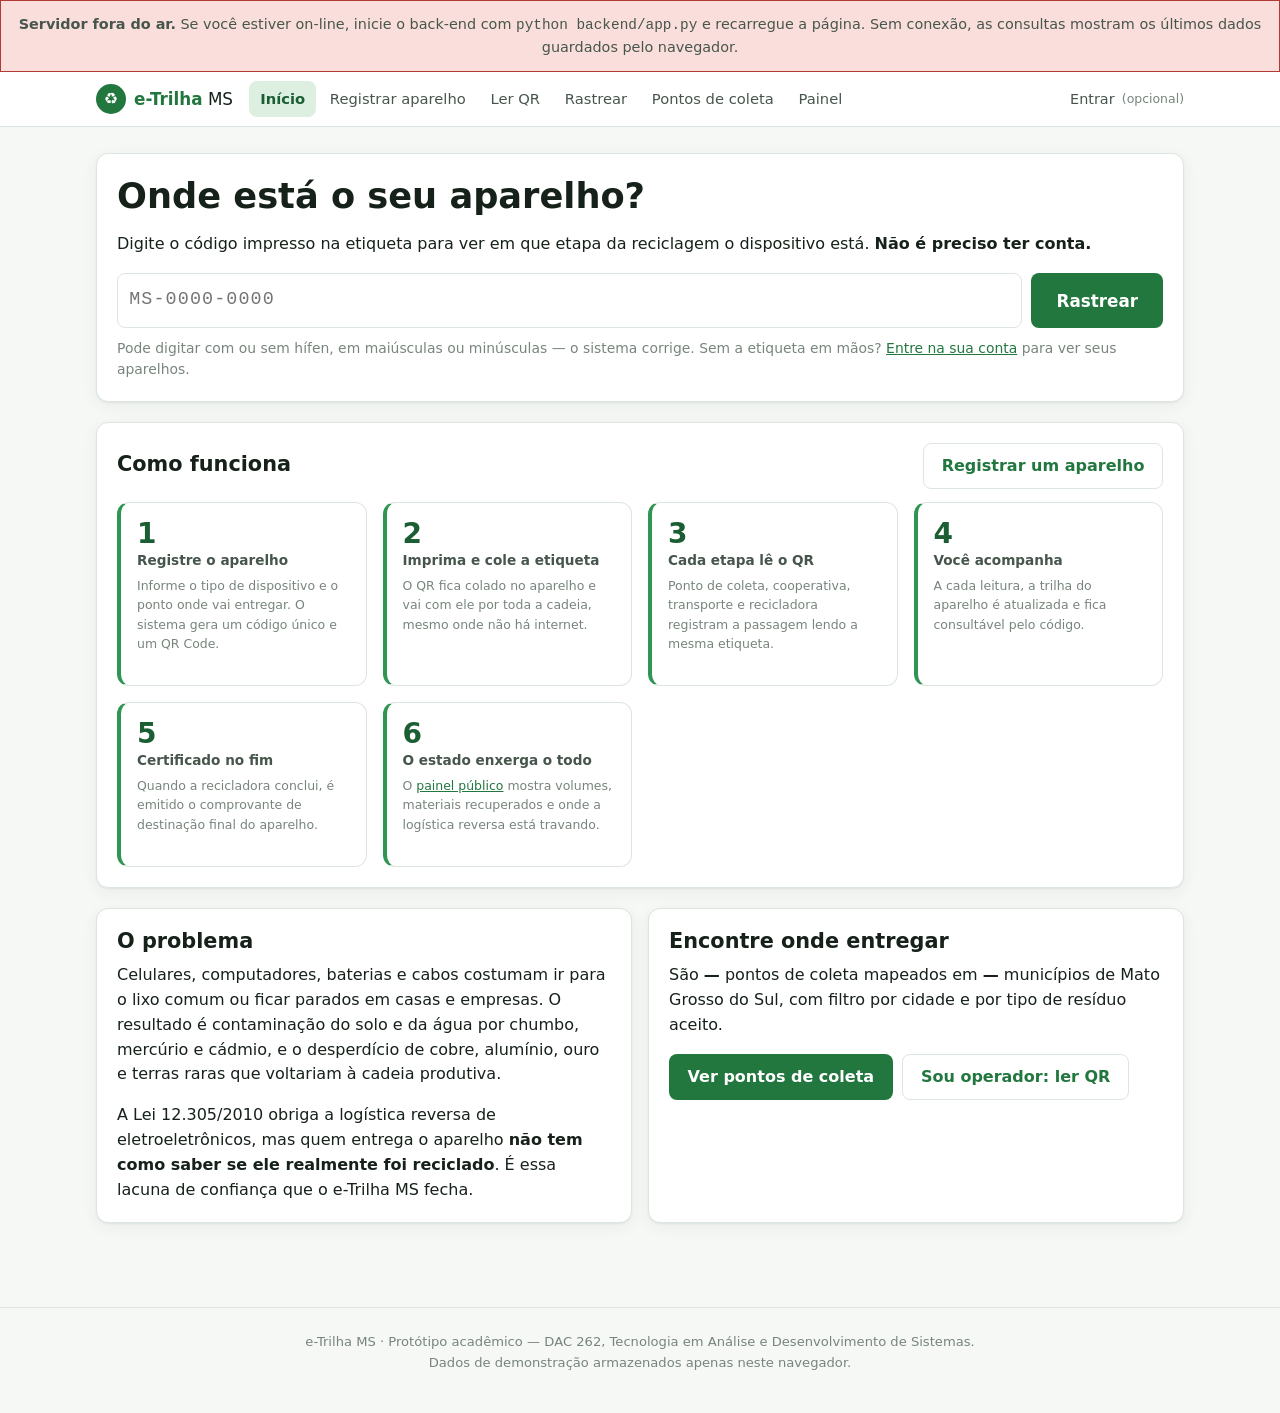
==== index.html @ fc592ff3 "e-Trilha MS: rastreamento de e-waste por QR Code (DAC TADS) Protótipo de cadeia de custódia para a l" ====
<!doctype html>
<html lang="pt-BR">
<head>
<meta charset="utf-8">
<meta name="viewport" content="width=device-width, initial-scale=1">
<title>e-Trilha MS — rastreamento de lixo eletrônico</title>
<meta name="description" content="Acompanhe, etapa por etapa, o caminho do seu aparelho eletrônico até a reciclagem correta em Mato Grosso do Sul.">
<meta name="theme-color" content="#22773f">
<link rel="manifest" href="manifest.webmanifest">
<link rel="stylesheet" href="css/app.css">
</head>
<body>

<header class="cabecalho"><div data-cabecalho></div></header>

<main>

  <section class="cartao">
    <h1>Onde está o seu aparelho?</h1>
    <p>Digite o código impresso na etiqueta para ver em que etapa da reciclagem
       o dispositivo está. <strong>Não é preciso ter conta.</strong></p>

    <form class="busca-codigo" id="form-busca">
      <label class="oculto" for="codigo">Código de rastreio</label>
      <input id="codigo" name="codigo" placeholder="MS-0000-0000" autocomplete="off"
             spellcheck="false" inputmode="latin" maxlength="14" required>
      <button class="botao botao-grande" type="submit">Rastrear</button>
    </form>
    <p class="sutil" style="margin-top:.6rem">
      Pode digitar com ou sem hífen, em maiúsculas ou minúsculas — o sistema corrige.
      Sem a etiqueta em mãos? <a href="conta.html">Entre na sua conta</a> para ver seus aparelhos.
    </p>
  </section>

  <section class="grade grade-4" id="numeros" aria-label="Números do estado"></section>

  <section class="cartao">
    <div class="secao-titulo">
      <h2>Como funciona</h2>
      <a class="botao botao-secundario" href="registrar.html">Registrar um aparelho</a>
    </div>
    <ol class="grade grade-3" style="list-style:none;padding:0;margin:0;counter-reset:passo">
      <li class="numero">
        <div class="valor">1</div>
        <div class="rotulo"><strong>Registre o aparelho</strong></div>
        <p class="nota">Informe o tipo de dispositivo e o ponto onde vai entregar.
           O sistema gera um código único e um QR Code.</p>
      </li>
      <li class="numero">
        <div class="valor">2</div>
        <div class="rotulo"><strong>Imprima e cole a etiqueta</strong></div>
        <p class="nota">O QR fica colado no aparelho e vai com ele por toda a cadeia,
           mesmo onde não há internet.</p>
      </li>
      <li class="numero">
        <div class="valor">3</div>
        <div class="rotulo"><strong>Cada etapa lê o QR</strong></div>
        <p class="nota">Ponto de coleta, cooperativa, transporte e recicladora registram
           a passagem lendo a mesma etiqueta.</p>
      </li>
      <li class="numero">
        <div class="valor">4</div>
        <div class="rotulo"><strong>Você acompanha</strong></div>
        <p class="nota">A cada leitura, a trilha do aparelho é atualizada e fica
           consultável pelo código.</p>
      </li>
      <li class="numero">
        <div class="valor">5</div>
        <div class="rotulo"><strong>Certificado no fim</strong></div>
        <p class="nota">Quando a recicladora conclui, é emitido o comprovante de
           destinação final do aparelho.</p>
      </li>
      <li class="numero">
        <div class="valor">6</div>
        <div class="rotulo"><strong>O estado enxerga o todo</strong></div>
        <p class="nota">O <a href="painel.html">painel público</a> mostra volumes,
           materiais recuperados e onde a logística reversa está travando.</p>
      </li>
    </ol>
  </section>

  <section class="grade grade-2">
    <div class="cartao">
      <h2>O problema</h2>
      <p>Celulares, computadores, baterias e cabos costumam ir para o lixo comum ou
         ficar parados em casas e empresas. O resultado é contaminação do solo e da
         água por chumbo, mercúrio e cádmio, e o desperdício de cobre, alumínio,
         ouro e terras raras que voltariam à cadeia produtiva.</p>
      <p>A Lei 12.305/2010 obriga a logística reversa de eletroeletrônicos, mas
         quem entrega o aparelho <strong>não tem como saber se ele realmente foi
         reciclado</strong>. É essa lacuna de confiança que o e-Trilha MS fecha.</p>
    </div>
    <div class="cartao">
      <h2>Encontre onde entregar</h2>
      <p>São <strong id="qtd-pontos">—</strong> pontos de coleta mapeados em
         <strong id="qtd-municipios">—</strong> municípios de Mato Grosso do Sul,
         com filtro por cidade e por tipo de resíduo aceito.</p>
      <div class="botoes">
        <a class="botao" href="pontos.html">Ver pontos de coleta</a>
        <a class="botao botao-secundario" href="scanner.html">Sou operador: ler QR</a>
      </div>
    </div>
  </section>

</main>

<footer class="rodape">
  e-Trilha MS · Protótipo acadêmico — DAC 262, Tecnologia em Análise e Desenvolvimento de Sistemas.<br>
  Dados de demonstração armazenados apenas neste navegador.
</footer>

<script type="module">
import * as store from './js/store.js';
import { calcularIndicadores, equivalencias } from './js/indicadores.js';
import { iniciarPagina, aviso, formatarMassa, formatarNumero } from './js/ui.js';
import { normalizarCodigo } from './js/model.js';

await iniciarPagina();

/* --- busca por código, sem exigir conta --- */
document.getElementById('form-busca').addEventListener('submit', (ev) => {
  ev.preventDefault();
  const bruto = document.getElementById('codigo').value;
  const codigo = normalizarCodigo(bruto);
  if (!codigo) {
    aviso('Código inválido. Confira os 8 caracteres da etiqueta.', 'erro');
    return;
  }
  location.href = `rastrear.html?c=${encodeURIComponent(codigo)}`;
});

/* --- números do estado --- */
const [itens, eventos, pontos] = await Promise.all([
  store.listarItens(), store.listarTodosEventos(), store.listarPontos(),
]);
const ind = calcularIndicadores(itens, eventos, pontos);
const eq = equivalencias(ind.co2eKg);

document.getElementById('numeros').innerHTML = `
  <div class="numero">
    <div class="valor">${formatarMassa(ind.massaDesviadaKg)}</div>
    <div class="rotulo">desviados do aterro</div>
    <div class="nota">${ind.totalProcessados} aparelhos com destinação comprovada</div>
  </div>
  <div class="numero">
    <div class="valor">${ind.totalEmCurso}</div>
    <div class="rotulo">aparelhos em trânsito</div>
    <div class="nota">${formatarMassa(ind.massaEmCursoKg)} sendo rastreados agora</div>
  </div>
  <div class="numero">
    <div class="valor">${formatarNumero(ind.co2eKg, 0)} kg</div>
    <div class="rotulo">de CO₂e evitados</div>
    <div class="nota">equivale a ${formatarNumero(eq.kmDeCarro, 0)} km de carro</div>
  </div>
  <div class="numero">
    <div class="valor">${formatarNumero(ind.taxaConclusao * 100, 0)}%</div>
    <div class="rotulo">chegaram ao fim da cadeia</div>
    <div class="nota">${ind.pendentes.length} parado(s) além do prazo</div>
  </div>`;

document.getElementById('qtd-pontos').textContent = ind.totalPontos;
document.getElementById('qtd-municipios').textContent = ind.municipiosAtendidos;

/* --- se veio um código na URL (por exemplo de um QR lido pela câmera do celular) --- */
const daUrl = normalizarCodigo(new URLSearchParams(location.search).get('c'));
if (daUrl) location.replace(`rastrear.html?c=${encodeURIComponent(daUrl)}`);
</script>

</body>
</html>
---- css/app.css ----
/* ==================================================================
   e-Trilha MS — folha de estilo única
   ================================================================== */

:root {
  --verde-900: #10381f;
  --verde-700: #1b5e33;
  --verde-600: #22773f;
  --verde-500: #2f9553;
  --verde-100: #dcefe1;
  --verde-050: #f0f8f2;

  --terra-600: #a0631d;
  --terra-100: #f7e9d5;
  --azul-600: #2565a8;
  --azul-100: #dceaf7;
  --roxo-600: #6b46a8;
  --vermelho-600: #b23a34;
  --vermelho-100: #fadedb;

  --tinta: #16211a;
  --tinta-media: #47564c;
  --tinta-fraca: #77857c;
  --fundo: #f6f8f6;
  --superficie: #ffffff;
  --borda: #dde5df;

  --raio: 12px;
  --raio-sm: 8px;
  --sombra: 0 1px 2px rgba(16, 56, 31, 0.06), 0 4px 16px rgba(16, 56, 31, 0.06);
  --largura: 1120px;
  --fonte: "Segoe UI", system-ui, -apple-system, "Helvetica Neue", Arial, sans-serif;
  --mono: "Cascadia Mono", "SF Mono", Consolas, "Liberation Mono", monospace;
}

@media (prefers-color-scheme: dark) {
  :root {
    --verde-100: #1d3d29;
    --verde-050: #16281c;
    --terra-100: #3a2c17;
    --azul-100: #17293c;
    --vermelho-100: #3c1f1d;
    --tinta: #e6ede8;
    --tinta-media: #a9b8ae;
    --tinta-fraca: #7d8c83;
    --fundo: #0f1712;
    --superficie: #17211a;
    --borda: #2a3830;
    --verde-500: #46b06b;
    --verde-600: #3a9a5b;
    --sombra: 0 1px 2px rgba(0, 0, 0, 0.4), 0 4px 16px rgba(0, 0, 0, 0.3);
  }
}

* { box-sizing: border-box; }

body {
  margin: 0;
  font-family: var(--fonte);
  color: var(--tinta);
  background: var(--fundo);
  line-height: 1.55;
  -webkit-text-size-adjust: 100%;
}

h1, h2, h3 { line-height: 1.25; margin: 0 0 0.4em; }
h1 { font-size: clamp(1.6rem, 1.2rem + 1.6vw, 2.2rem); }
h2 { font-size: 1.3rem; }
h3 { font-size: 1.05rem; }
p { margin: 0 0 1rem; }
a { color: var(--verde-600); }
code, .mono { font-family: var(--mono); }
.sutil { color: var(--tinta-fraca); font-size: 0.87rem; }
.centro { text-align: center; }

/* ---------- Cabeçalho ---------- */

.cabecalho {
  background: var(--superficie);
  border-bottom: 1px solid var(--borda);
  position: sticky;
  top: 0;
  z-index: 20;
}
.cabecalho > div {
  max-width: var(--largura);
  margin: 0 auto;
  padding: 0.6rem 1rem;
  display: flex;
  align-items: center;
  gap: 1rem;
  flex-wrap: wrap;
}
.marca {
  display: flex; align-items: center; gap: 0.5rem;
  font-size: 1.05rem; color: var(--tinta); text-decoration: none; white-space: nowrap;
}
.marca strong { color: var(--verde-600); }
.marca-simbolo {
  display: grid; place-items: center;
  width: 30px; height: 30px; border-radius: 50%;
  background: var(--verde-600); color: #fff; font-size: 1rem;
}
.cabecalho nav {
  display: flex; gap: 0.15rem; flex-wrap: wrap; flex: 1;
}
.cabecalho nav a {
  padding: 0.4rem 0.7rem;
  border-radius: var(--raio-sm);
  color: var(--tinta-media);
  text-decoration: none;
  font-size: 0.92rem;
}
.cabecalho nav a:hover { background: var(--verde-050); color: var(--verde-600); }
.cabecalho nav a[aria-current="page"] { background: var(--verde-100); color: var(--verde-700); font-weight: 600; }
@media (prefers-color-scheme: dark) {
  .cabecalho nav a[aria-current="page"] { color: var(--verde-500); }
}
.conta-link {
  display: flex; align-items: center; gap: 0.45rem;
  color: var(--tinta-media); text-decoration: none; font-size: 0.9rem; white-space: nowrap;
}
.conta-link .opcional { color: var(--tinta-fraca); font-size: 0.78rem; }
.avatar {
  display: grid; place-items: center;
  width: 26px; height: 26px; border-radius: 50%;
  background: var(--verde-100); color: var(--verde-700); font-weight: 700; font-size: 0.8rem;
}

/* ---------- Layout ---------- */

main {
  max-width: var(--largura);
  margin: 0 auto;
  padding: 1.6rem 1rem 4rem;
}
main.estreito { max-width: 760px; }

.cartao {
  background: var(--superficie);
  border: 1px solid var(--borda);
  border-radius: var(--raio);
  box-shadow: var(--sombra);
  padding: 1.25rem;
  margin-bottom: 1.25rem;
}
.cartao > :last-child { margin-bottom: 0; }

.secao-titulo {
  display: flex; align-items: baseline; justify-content: space-between;
  gap: 1rem; flex-wrap: wrap; margin-bottom: 0.8rem;
}
.secao-titulo h2 { margin: 0; }

.grade { display: grid; gap: 1rem; }
.grade-2 { grid-template-columns: repeat(auto-fit, minmax(280px, 1fr)); }
.grade-3 { grid-template-columns: repeat(auto-fit, minmax(230px, 1fr)); }
.grade-4 { grid-template-columns: repeat(auto-fit, minmax(180px, 1fr)); }

/* ---------- Formulários e botões ---------- */

label { display: block; font-weight: 600; font-size: 0.9rem; margin-bottom: 0.3rem; }
.campo { margin-bottom: 1rem; }
.campo .dica { font-size: 0.82rem; color: var(--tinta-fraca); margin: 0.25rem 0 0; }

input, select, textarea {
  width: 100%;
  padding: 0.6rem 0.7rem;
  font: inherit;
  color: var(--tinta);
  background: var(--superficie);
  border: 1px solid var(--borda);
  border-radius: var(--raio-sm);
}
input:focus-visible, select:focus-visible, textarea:focus-visible, button:focus-visible, a:focus-visible {
  outline: 3px solid var(--verde-500);
  outline-offset: 2px;
}
textarea { min-height: 80px; resize: vertical; }

.botao {
  display: inline-flex; align-items: center; justify-content: center; gap: 0.45rem;
  padding: 0.62rem 1.1rem;
  font: inherit; font-weight: 600;
  border: 1px solid transparent;
  border-radius: var(--raio-sm);
  background: var(--verde-600);
  color: #fff;
  cursor: pointer;
  text-decoration: none;
}
.botao:hover { background: var(--verde-700); }
.botao:disabled { opacity: 0.5; cursor: not-allowed; }
.botao-secundario { background: transparent; color: var(--verde-600); border-color: var(--borda); }
.botao-secundario:hover { background: var(--verde-050); }
.botao-perigo { background: var(--vermelho-600); }
.botao-grande { padding: 0.85rem 1.5rem; font-size: 1.05rem; }
.botoes { display: flex; gap: 0.6rem; flex-wrap: wrap; }

/* ---------- Busca por código ---------- */

.busca-codigo { display: flex; gap: 0.6rem; flex-wrap: wrap; }
.busca-codigo input {
  flex: 1 1 240px;
  font-family: var(--mono);
  font-size: 1.15rem;
  letter-spacing: 0.06em;
  text-transform: uppercase;
}

/* ---------- Números do painel ---------- */

.numero {
  background: var(--superficie);
  border: 1px solid var(--borda);
  border-left: 4px solid var(--verde-500);
  border-radius: var(--raio);
  padding: 1rem;
}
.numero .valor { font-size: 1.75rem; font-weight: 700; line-height: 1.1; color: var(--verde-700); }
@media (prefers-color-scheme: dark) { .numero .valor { color: var(--verde-500); } }
.numero .rotulo { font-size: 0.85rem; color: var(--tinta-media); }
.numero .nota { font-size: 0.78rem; color: var(--tinta-fraca); margin-top: 0.3rem; }
.numero-alerta { border-left-color: var(--vermelho-600); }
.numero-alerta .valor { color: var(--vermelho-600); }

/* ---------- Tabelas ---------- */

.rolagem { overflow-x: auto; }
table { width: 100%; border-collapse: collapse; font-size: 0.92rem; }
th, td { text-align: left; padding: 0.55rem 0.6rem; border-bottom: 1px solid var(--borda); }
th { font-size: 0.8rem; text-transform: uppercase; letter-spacing: 0.04em; color: var(--tinta-fraca); }
td.num, th.num { text-align: right; font-variant-numeric: tabular-nums; }

.barra { background: var(--verde-100); border-radius: 999px; height: 8px; overflow: hidden; min-width: 60px; }
.barra > span { display: block; height: 100%; background: var(--verde-500); }
.barra-alerta > span { background: var(--vermelho-600); }

/* ---------- Selos e etiquetas ---------- */

.selo {
  display: inline-block;
  padding: 0.13rem 0.55rem;
  border-radius: 999px;
  font-size: 0.76rem;
  font-weight: 600;
  background: var(--verde-100);
  color: var(--verde-700);
  white-space: nowrap;
}
@media (prefers-color-scheme: dark) { .selo { color: var(--verde-500); } }
.selo-registrado { background: var(--terra-100); color: var(--terra-600); }
.selo-em_transporte, .selo-coletado { background: var(--azul-100); color: var(--azul-600); }
.selo-processado { background: var(--verde-100); color: var(--verde-700); }
.etiqueta {
  font-size: 0.72rem; font-weight: 600; text-transform: uppercase; letter-spacing: 0.05em;
  padding: 0.1rem 0.45rem; border-radius: 4px; background: var(--verde-500); color: #fff; vertical-align: middle;
}

.chips { display: flex; gap: 0.4rem; flex-wrap: wrap; }
.chip {
  padding: 0.25rem 0.6rem; border: 1px solid var(--borda); border-radius: 999px;
  background: var(--superficie); font-size: 0.82rem; cursor: pointer; color: var(--tinta-media);
}
.chip[aria-pressed="true"] { background: var(--verde-600); border-color: var(--verde-600); color: #fff; }

/* ---------- Linha do tempo ---------- */

.trilha { list-style: none; margin: 0; padding: 0; }
.trilha-item { display: grid; grid-template-columns: 34px 1fr; gap: 0.9rem; padding-bottom: 1.1rem; position: relative; }
.trilha-item:not(:last-child)::before {
  content: ""; position: absolute; left: 16px; top: 34px; bottom: 0;
  width: 2px; background: var(--borda);
}
.trilha-concluida:not(:last-child)::before { background: var(--verde-500); }
.trilha-marca {
  width: 34px; height: 34px; border-radius: 50%;
  display: grid; place-items: center; font-weight: 700; font-size: 0.9rem;
  background: var(--fundo); border: 2px solid var(--borda); color: var(--tinta-fraca);
}
.trilha-concluida .trilha-marca { background: var(--verde-500); border-color: var(--verde-500); color: #fff; }
.trilha-atual .trilha-marca {
  background: var(--superficie); border-color: var(--verde-500); color: var(--verde-600);
  box-shadow: 0 0 0 4px var(--verde-100);
}
.trilha-corpo h3 { margin: 0.25rem 0 0.2rem; display: flex; align-items: center; gap: 0.5rem; flex-wrap: wrap; }
.trilha-futura .trilha-corpo h3, .trilha-futura .trilha-descricao { color: var(--tinta-fraca); }
.trilha-descricao { font-size: 0.9rem; color: var(--tinta-media); margin: 0 0 0.5rem; }
.trilha-pendente { font-size: 0.85rem; color: var(--tinta-fraca); margin: 0; font-style: italic; }
.trilha-dados { display: grid; grid-template-columns: repeat(auto-fit, minmax(150px, 1fr)); gap: 0.5rem 1rem; margin: 0; }
.trilha-dados dt { font-size: 0.75rem; text-transform: uppercase; letter-spacing: 0.04em; color: var(--tinta-fraca); }
.trilha-dados dd { margin: 0; font-size: 0.9rem; }

/* ---------- Cartão de item ---------- */

.cartao-item {
  display: grid; gap: 0.2rem;
  padding: 0.85rem 1rem;
  border: 1px solid var(--borda); border-radius: var(--raio);
  background: var(--superficie); color: var(--tinta); text-decoration: none;
}
.cartao-item:hover { border-color: var(--verde-500); }
.cartao-item-topo { display: flex; justify-content: space-between; align-items: center; gap: 0.5rem; }
.cartao-item code { font-size: 0.92rem; color: var(--verde-600); font-weight: 600; }

/* ---------- QR e etiquetas ---------- */

.qr-caixa { background: #fff; padding: 0.75rem; border-radius: var(--raio-sm); display: inline-block; line-height: 0; }
.qr-caixa svg { width: 100%; height: auto; max-width: 260px; display: block; }
.codigo-grande {
  font-family: var(--mono); font-size: 1.5rem; font-weight: 700;
  letter-spacing: 0.08em; color: var(--verde-700); word-break: break-all;
}
@media (prefers-color-scheme: dark) { .codigo-grande { color: var(--verde-500); } }

/* QR ampliado para ser lido pela câmera de outro aparelho.
   Fundo sempre branco e alto contraste: é o que o decodificador precisa. */
.qr-overlay {
  position: fixed; inset: 0; z-index: 80;
  background: #fff; color: #111;
  display: grid; place-items: center; padding: 4vmin; cursor: zoom-out;
}
.qr-overlay-caixa { text-align: center; max-width: min(90vw, 90vh); }
.qr-overlay-caixa svg { width: 100%; height: auto; display: block; }
.qr-overlay-codigo {
  font-family: var(--mono); font-size: clamp(1.1rem, 4vw, 1.9rem); font-weight: 700;
  letter-spacing: 0.08em; margin: 1rem 0 0.2rem;
}
.qr-overlay-dica { font-size: 0.85rem; color: #666; margin: 0; }

.folha-etiquetas { display: grid; grid-template-columns: repeat(auto-fill, minmax(200px, 1fr)); gap: 0.5rem; }
.etiqueta-qr {
  background: #fff; color: #111;
  border: 1px dashed #999; border-radius: 6px;
  padding: 0.5rem; text-align: center;
  display: grid; gap: 0.25rem; justify-items: center;
  break-inside: avoid;
}
.etiqueta-qr svg { width: 110px; height: 110px; }
.etiqueta-qr .cod { font-family: var(--mono); font-weight: 700; font-size: 0.82rem; letter-spacing: 0.05em; }
.etiqueta-qr .marca-etq { font-size: 0.62rem; text-transform: uppercase; letter-spacing: 0.1em; color: #2f9553; }
.etiqueta-qr .desc { font-size: 0.62rem; color: #555; }

/* ---------- Câmera ---------- */

.camera {
  position: relative; background: #000; border-radius: var(--raio);
  overflow: hidden; aspect-ratio: 4 / 3; max-height: 60vh;
}
.camera video { width: 100%; height: 100%; object-fit: cover; display: block; }
.camera .mira {
  position: absolute; inset: 18%;
  border: 3px solid rgba(255, 255, 255, 0.85); border-radius: 14px;
  box-shadow: 0 0 0 100vmax rgba(0, 0, 0, 0.35);
  pointer-events: none;
}
.camera .estado {
  position: absolute; left: 0; right: 0; bottom: 0;
  padding: 0.5rem 0.8rem; font-size: 0.82rem;
  background: rgba(0, 0, 0, 0.6); color: #fff;
}

/* ---------- Mapa ---------- */

.mapa-caixa { background: var(--verde-050); border-radius: var(--raio); padding: 0.5rem; }
.mapa-caixa svg { width: 100%; height: auto; display: block; }
.mapa-contorno { fill: var(--verde-100); stroke: var(--verde-500); stroke-width: 1.2; stroke-linejoin: round; }
.mapa-cidade { fill: var(--tinta-fraca); font-size: 9px; }
.mapa-ponto { cursor: pointer; transition: r 0.12s ease; }
.mapa-ponto:hover, .mapa-ponto[data-selecionado="true"] { stroke: var(--tinta); stroke-width: 2; }

.lista-pontos { display: grid; gap: 0.7rem; max-height: 560px; overflow-y: auto; padding-right: 0.25rem; }
.ponto {
  border: 1px solid var(--borda); border-radius: var(--raio);
  padding: 0.8rem 0.9rem; background: var(--superficie);
}
.ponto[data-selecionado="true"] { border-color: var(--verde-500); box-shadow: 0 0 0 2px var(--verde-100); }
.ponto h3 { margin: 0 0 0.15rem; font-size: 0.98rem; }
.ponto .tipo { display: inline-flex; align-items: center; gap: 0.35rem; font-size: 0.78rem; color: var(--tinta-media); }
.ponto .bolinha { width: 9px; height: 9px; border-radius: 50%; display: inline-block; }
.ponto p { margin: 0.3rem 0 0; font-size: 0.86rem; color: var(--tinta-media); }
.ponto .distancia { font-weight: 600; color: var(--verde-600); }

/* ---------- Avisos ---------- */

.avisos { position: fixed; right: 1rem; bottom: 1rem; display: grid; gap: 0.5rem; z-index: 60; max-width: min(380px, calc(100vw - 2rem)); }
.aviso {
  padding: 0.7rem 0.95rem; border-radius: var(--raio-sm);
  background: var(--verde-700); color: #fff; box-shadow: var(--sombra);
  font-size: 0.9rem; transition: opacity 0.5s, transform 0.5s;
}
.aviso-erro { background: var(--vermelho-600); }
.aviso-info { background: var(--azul-600); }
.aviso.saindo { opacity: 0; transform: translateY(8px); }

.faixa {
  border-radius: var(--raio-sm); padding: 0.75rem 0.95rem; font-size: 0.9rem; margin-bottom: 1rem;
  background: var(--verde-050); border: 1px solid var(--verde-100); color: var(--tinta-media);
}
.faixa-alerta { background: var(--vermelho-100); border-color: var(--vermelho-600); }
.faixa-info { background: var(--azul-100); border-color: var(--azul-600); }
.faixa > :last-child { margin-bottom: 0; }

.oculto { display: none !important; }
.vazio { text-align: center; color: var(--tinta-fraca); padding: 2rem 1rem; }

.rodape {
  border-top: 1px solid var(--borda);
  padding: 1.5rem 1rem 2.5rem;
  color: var(--tinta-fraca);
  font-size: 0.82rem;
  text-align: center;
}

/* ---------- Impressão ---------- */

@media print {
  .cabecalho, .rodape, .nao-imprimir, .avisos { display: none !important; }
  body { background: #fff; }
  main { max-width: none; padding: 0; }
  .cartao { border: none; box-shadow: none; padding: 0; margin: 0; }
  .folha-etiquetas { grid-template-columns: repeat(4, 1fr); gap: 4mm; }
  .etiqueta-qr { border: 1px dashed #bbb; }
  @page { margin: 10mm; }
}
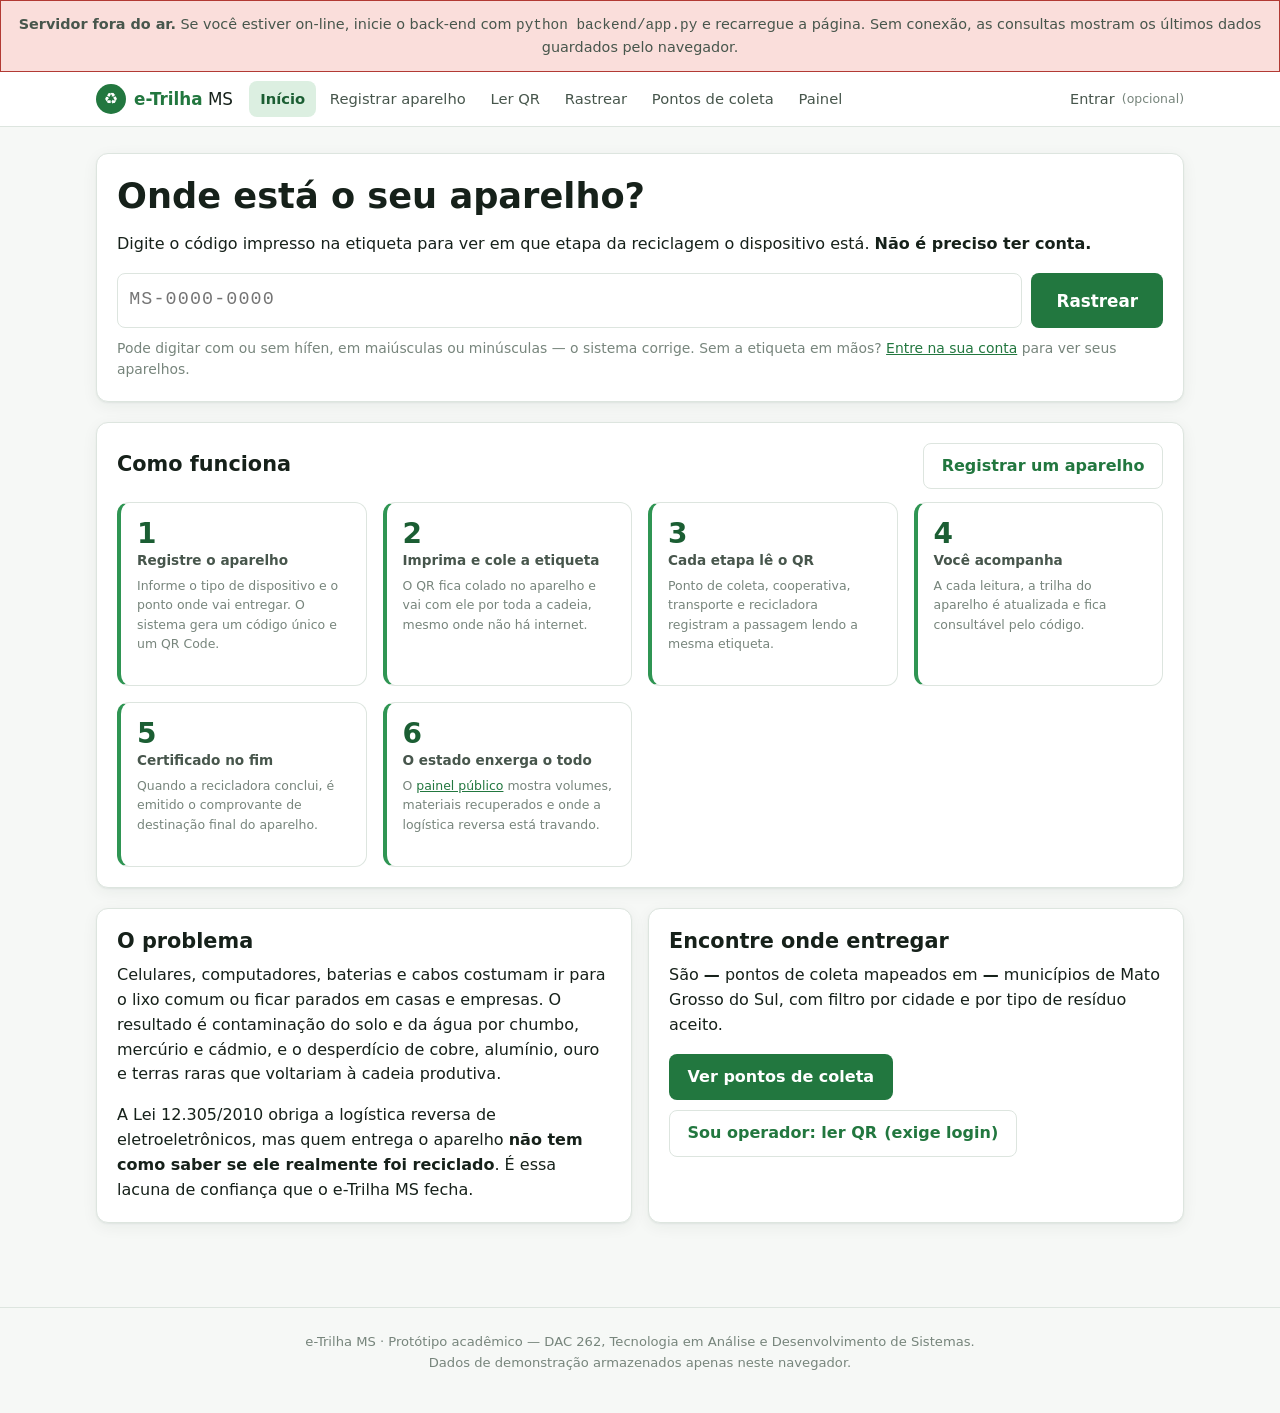
==== commit 2e474b13: "Exige operador para escrever na cadeia e adiciona administração de contas Fecha os três itens do TOD" ====
--- a/index.html
+++ b/index.html
@@ -97,7 +97,8 @@
          com filtro por cidade e por tipo de resíduo aceito.</p>
       <div class="botoes">
         <a class="botao" href="pontos.html">Ver pontos de coleta</a>
-        <a class="botao botao-secundario" href="scanner.html">Sou operador: ler QR</a>
+        <a class="botao botao-secundario" href="scanner.html">Sou operador: ler QR
+           <span class="opcional">(exige login)</span></a>
       </div>
     </div>
   </section>
--- a/css/app.css
+++ b/css/app.css
@@ -412,6 +412,51 @@
   text-align: center;
 }
 
+/* ---------- Selos de papel da conta ---------- */
+
+.selo-papel { margin-left: 0.35rem; }
+.selo-operador { background: var(--azul-100); color: var(--azul-600); }
+.selo-admin { background: var(--terra-100); color: var(--terra-600); }
+.selo-visitante { background: var(--fundo); color: var(--tinta-media); }
+
+/* ---------- Diálogo de confirmação ---------- */
+
+.confirmacao {
+  border: 1px solid var(--borda);
+  border-radius: var(--raio);
+  box-shadow: var(--sombra);
+  background: var(--superficie);
+  color: var(--tinta);
+  padding: 1.4rem;
+  max-width: 520px;
+  width: calc(100vw - 2rem);
+}
+
+.confirmacao::backdrop { background: rgba(16, 30, 20, 0.45); }
+.confirmacao h2 { margin: 0 0 0.6rem; }
+.confirmacao .trilha-dados { margin-bottom: 1rem; }
+.confirmacao .faixa { margin: 0 0 1rem; }
+
+/* O botão que confirma fica à direita e o de voltar à esquerda; o de voltar
+   também vem antes no HTML, para receber o foco ao abrir. */
+.confirmacao-botoes { justify-content: flex-end; margin-top: 0.4rem; }
+
+/* Setas do "de → para" no resumo da mudança de etapa. */
+.confirmacao-mudanca {
+  display: flex;
+  align-items: center;
+  gap: 0.6rem;
+  flex-wrap: wrap;
+  margin: 0 0 1rem;
+  font-size: 1.05rem;
+}
+
+/* ---------- Tabela de contas (administração) ---------- */
+
+.tabela-contas td { vertical-align: middle; }
+.tabela-contas .acoes { display: flex; gap: 0.4rem; flex-wrap: wrap; }
+.tabela-contas select { padding: 0.35rem 0.5rem; }
+
 /* ---------- Impressão ---------- */
 
 @media print {
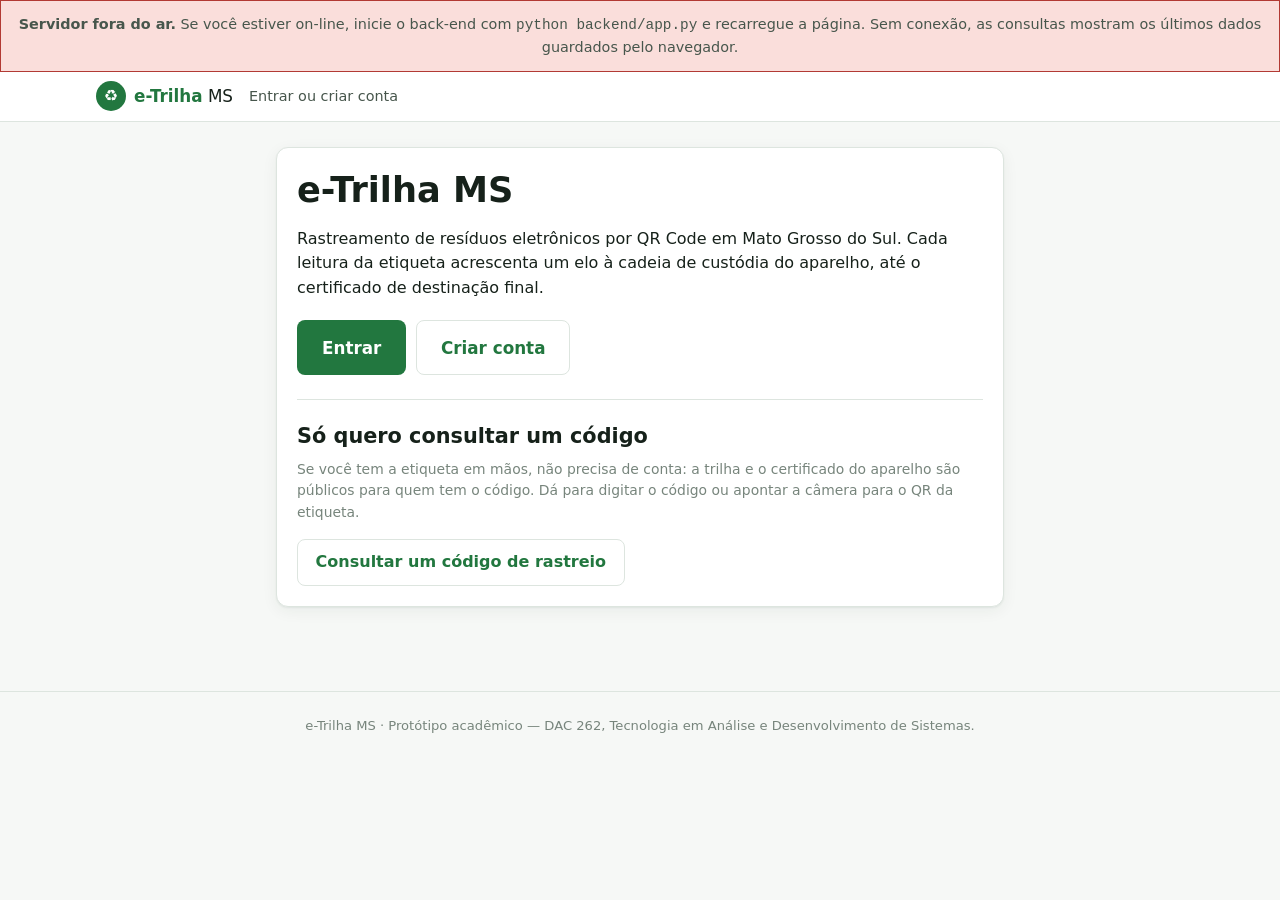
==== commit 99fb40cb: "Conta obrigatória, isolamento por dono e limpeza da interface Implementa os itens 4 a 14 do TODO. As" ====
--- a/index.html
+++ b/index.html
@@ -3,7 +3,7 @@
 <head>
 <meta charset="utf-8">
 <meta name="viewport" content="width=device-width, initial-scale=1">
-<title>e-Trilha MS — rastreamento de lixo eletrônico</title>
+<title>e-Trilha MS — rastreamento de resíduos eletrônicos</title>
 <meta name="description" content="Acompanhe, etapa por etapa, o caminho do seu aparelho eletrônico até a reciclagem correta em Mato Grosso do Sul.">
 <meta name="theme-color" content="#22773f">
 <link rel="manifest" href="manifest.webmanifest">
@@ -13,158 +13,387 @@
 
 <header class="cabecalho"><div data-cabecalho></div></header>
 
-<main>
-
-  <section class="cartao">
-    <h1>Onde está o seu aparelho?</h1>
-    <p>Digite o código impresso na etiqueta para ver em que etapa da reciclagem
-       o dispositivo está. <strong>Não é preciso ter conta.</strong></p>
-
-    <form class="busca-codigo" id="form-busca">
-      <label class="oculto" for="codigo">Código de rastreio</label>
-      <input id="codigo" name="codigo" placeholder="MS-0000-0000" autocomplete="off"
-             spellcheck="false" inputmode="latin" maxlength="14" required>
-      <button class="botao botao-grande" type="submit">Rastrear</button>
-    </form>
-    <p class="sutil" style="margin-top:.6rem">
-      Pode digitar com ou sem hífen, em maiúsculas ou minúsculas — o sistema corrige.
-      Sem a etiqueta em mãos? <a href="conta.html">Entre na sua conta</a> para ver seus aparelhos.
-    </p>
-  </section>
-
-  <section class="grade grade-4" id="numeros" aria-label="Números do estado"></section>
-
-  <section class="cartao">
-    <div class="secao-titulo">
-      <h2>Como funciona</h2>
-      <a class="botao botao-secundario" href="registrar.html">Registrar um aparelho</a>
-    </div>
-    <ol class="grade grade-3" style="list-style:none;padding:0;margin:0;counter-reset:passo">
-      <li class="numero">
-        <div class="valor">1</div>
-        <div class="rotulo"><strong>Registre o aparelho</strong></div>
-        <p class="nota">Informe o tipo de dispositivo e o ponto onde vai entregar.
-           O sistema gera um código único e um QR Code.</p>
-      </li>
-      <li class="numero">
-        <div class="valor">2</div>
-        <div class="rotulo"><strong>Imprima e cole a etiqueta</strong></div>
-        <p class="nota">O QR fica colado no aparelho e vai com ele por toda a cadeia,
-           mesmo onde não há internet.</p>
-      </li>
-      <li class="numero">
-        <div class="valor">3</div>
-        <div class="rotulo"><strong>Cada etapa lê o QR</strong></div>
-        <p class="nota">Ponto de coleta, cooperativa, transporte e recicladora registram
-           a passagem lendo a mesma etiqueta.</p>
-      </li>
-      <li class="numero">
-        <div class="valor">4</div>
-        <div class="rotulo"><strong>Você acompanha</strong></div>
-        <p class="nota">A cada leitura, a trilha do aparelho é atualizada e fica
-           consultável pelo código.</p>
-      </li>
-      <li class="numero">
-        <div class="valor">5</div>
-        <div class="rotulo"><strong>Certificado no fim</strong></div>
-        <p class="nota">Quando a recicladora conclui, é emitido o comprovante de
-           destinação final do aparelho.</p>
-      </li>
-      <li class="numero">
-        <div class="valor">6</div>
-        <div class="rotulo"><strong>O estado enxerga o todo</strong></div>
-        <p class="nota">O <a href="painel.html">painel público</a> mostra volumes,
-           materiais recuperados e onde a logística reversa está travando.</p>
-      </li>
-    </ol>
-  </section>
-
-  <section class="grade grade-2">
-    <div class="cartao">
-      <h2>O problema</h2>
-      <p>Celulares, computadores, baterias e cabos costumam ir para o lixo comum ou
-         ficar parados em casas e empresas. O resultado é contaminação do solo e da
-         água por chumbo, mercúrio e cádmio, e o desperdício de cobre, alumínio,
-         ouro e terras raras que voltariam à cadeia produtiva.</p>
-      <p>A Lei 12.305/2010 obriga a logística reversa de eletroeletrônicos, mas
-         quem entrega o aparelho <strong>não tem como saber se ele realmente foi
-         reciclado</strong>. É essa lacuna de confiança que o e-Trilha MS fecha.</p>
-    </div>
-    <div class="cartao">
-      <h2>Encontre onde entregar</h2>
-      <p>São <strong id="qtd-pontos">—</strong> pontos de coleta mapeados em
-         <strong id="qtd-municipios">—</strong> municípios de Mato Grosso do Sul,
-         com filtro por cidade e por tipo de resíduo aceito.</p>
-      <div class="botoes">
-        <a class="botao" href="pontos.html">Ver pontos de coleta</a>
-        <a class="botao botao-secundario" href="scanner.html">Sou operador: ler QR
-           <span class="opcional">(exige login)</span></a>
-      </div>
-    </div>
-  </section>
-
+<main class="estreito">
+  <div id="conteudo"></div>
 </main>
 
 <footer class="rodape">
-  e-Trilha MS · Protótipo acadêmico — DAC 262, Tecnologia em Análise e Desenvolvimento de Sistemas.<br>
-  Dados de demonstração armazenados apenas neste navegador.
+  e-Trilha MS · Protótipo acadêmico — DAC 262, Tecnologia em Análise e Desenvolvimento de Sistemas.
 </footer>
 
 <script type="module">
 import * as store from './js/store.js';
 import { calcularIndicadores, equivalencias } from './js/indicadores.js';
-import { iniciarPagina, aviso, formatarMassa, formatarNumero } from './js/ui.js';
+import { iniciarPagina, aviso, escapar, formatarMassa, formatarNumero } from './js/ui.js';
 import { normalizarCodigo } from './js/model.js';
 
+/* ------------------------------------------------------------------ *
+ * A raiz do site tem dois rostos, e é a sessão que decide qual aparece:
+ *
+ *   sem conta  a porta de entrada — entrar, criar conta ou consultar um código;
+ *   com conta  a home: busca por código, números do estado e como funciona.
+ *
+ * Duas telas no mesmo endereço porque são o mesmo momento da visita — "cheguei
+ * ao e-Trilha MS" —, e quem já entrou não tem o que fazer numa tela que só
+ * oferece entrar. Nada aqui é conteúdo protegido: os números da home vêm de
+ * `/api/painel`, que exige sessão no servidor. Forçar esta tela sem conta
+ * mostra a moldura e nenhum dado.
+ * ------------------------------------------------------------------ */
+
 await iniciarPagina();
 
-/* --- busca por código, sem exigir conta --- */
-document.getElementById('form-busca').addEventListener('submit', (ev) => {
-  ev.preventDefault();
-  const bruto = document.getElementById('codigo').value;
-  const codigo = normalizarCodigo(bruto);
-  if (!codigo) {
-    aviso('Código inválido. Confira os 8 caracteres da etiqueta.', 'erro');
-    return;
-  }
-  location.href = `rastrear.html?c=${encodeURIComponent(codigo)}`;
-});
-
-/* --- números do estado --- */
-const [itens, eventos, pontos] = await Promise.all([
-  store.listarItens(), store.listarTodosEventos(), store.listarPontos(),
-]);
-const ind = calcularIndicadores(itens, eventos, pontos);
-const eq = equivalencias(ind.co2eKg);
-
-document.getElementById('numeros').innerHTML = `
-  <div class="numero">
-    <div class="valor">${formatarMassa(ind.massaDesviadaKg)}</div>
-    <div class="rotulo">desviados do aterro</div>
-    <div class="nota">${ind.totalProcessados} aparelhos com destinação comprovada</div>
-  </div>
-  <div class="numero">
-    <div class="valor">${ind.totalEmCurso}</div>
-    <div class="rotulo">aparelhos em trânsito</div>
-    <div class="nota">${formatarMassa(ind.massaEmCursoKg)} sendo rastreados agora</div>
-  </div>
-  <div class="numero">
-    <div class="valor">${formatarNumero(ind.co2eKg, 0)} kg</div>
-    <div class="rotulo">de CO₂e evitados</div>
-    <div class="nota">equivale a ${formatarNumero(eq.kmDeCarro, 0)} km de carro</div>
-  </div>
-  <div class="numero">
-    <div class="valor">${formatarNumero(ind.taxaConclusao * 100, 0)}%</div>
-    <div class="rotulo">chegaram ao fim da cadeia</div>
-    <div class="nota">${ind.pendentes.length} parado(s) além do prazo</div>
-  </div>`;
-
-document.getElementById('qtd-pontos').textContent = ind.totalPontos;
-document.getElementById('qtd-municipios').textContent = ind.municipiosAtendidos;
-
-/* --- se veio um código na URL (por exemplo de um QR lido pela câmera do celular) --- */
-const daUrl = normalizarCodigo(new URLSearchParams(location.search).get('c'));
-if (daUrl) location.replace(`rastrear.html?c=${encodeURIComponent(daUrl)}`);
+const principal = document.querySelector('main');
+const conteudo = document.getElementById('conteudo');
+
+/* ------------------------------------------------------------------ *
+ * Para onde ir depois de entrar
+ *
+ * A lista de destinos é fechada de propósito: aceitar qualquer valor de
+ * `?destino=` transformaria esta tela num trampolim para outro site — a pessoa
+ * clicaria num link do e-Trilha MS, faria login de verdade e cairia em página
+ * alheia, tendo digitado a senha aqui.
+ * ------------------------------------------------------------------ */
+
+const DESTINOS = {
+  'registrar': 'o registro de aparelho',
+  'scanner': 'o leitor de QR',
+  'admin': 'a administração',
+  'conta': 'a sua conta',
+  'painel': 'o painel de indicadores',
+  'pontos': 'os pontos de coleta',
+};
+
+const pedido = new URLSearchParams(location.search).get('destino');
+const destino = DESTINOS[pedido] ? pedido : null;
+
+/* ================================================================== *
+ * Home de quem entrou
+ * ================================================================== */
+
+function desenharHome() {
+  // A porta de entrada é uma coluna estreita; a home é um painel largo.
+  principal.classList.remove('estreito');
+  conteudo.innerHTML = `
+    <section class="cartao">
+      <h1>Onde está o seu aparelho?</h1>
+      <p>Digite o código impresso na etiqueta para ver em que etapa da reciclagem
+         o dispositivo está. Vale para qualquer código, não só para os seus.</p>
+
+      <form class="busca-codigo" id="form-busca">
+        <label class="oculto" for="codigo">Código de rastreio</label>
+        <input id="codigo" placeholder="MS-0000-0000" autocomplete="off"
+               spellcheck="false" inputmode="latin" maxlength="14" required>
+        <button class="botao botao-grande" type="submit">Rastrear</button>
+      </form>
+      <p class="sutil" style="margin-top:.6rem">
+        Pode digitar com ou sem hífen, em maiúsculas ou minúsculas — o sistema corrige.
+        Sem a etiqueta em mãos? <a href="conta">Abra a sua conta</a> para ver os seus aparelhos.
+      </p>
+    </section>
+
+    <section class="grade grade-4" id="numeros" aria-label="Números do estado"></section>
+
+    <section class="cartao">
+      <div class="secao-titulo">
+        <h2>Como funciona</h2>
+        <a class="botao botao-secundario" href="registrar">Registrar um aparelho</a>
+      </div>
+      <ol class="grade grade-3" style="list-style:none;padding:0;margin:0">
+        <li class="numero">
+          <div class="valor">1</div>
+          <div class="rotulo"><strong>Registre o aparelho</strong></div>
+          <p class="nota">Informe o tipo de dispositivo e o ponto onde vai entregar.
+             O sistema gera um código único e um QR Code.</p>
+        </li>
+        <li class="numero">
+          <div class="valor">2</div>
+          <div class="rotulo"><strong>Imprima e cole a etiqueta</strong></div>
+          <p class="nota">O QR fica colado no aparelho e vai com ele por toda a cadeia,
+             mesmo onde não há internet.</p>
+        </li>
+        <li class="numero">
+          <div class="valor">3</div>
+          <div class="rotulo"><strong>Cada etapa lê o QR</strong></div>
+          <p class="nota">Ponto de coleta, cooperativa, transporte e recicladora registram
+             a passagem lendo a mesma etiqueta.</p>
+        </li>
+        <li class="numero">
+          <div class="valor">4</div>
+          <div class="rotulo"><strong>Você acompanha</strong></div>
+          <p class="nota">A cada leitura, a trilha do aparelho é atualizada e fica
+             consultável pelo código.</p>
+        </li>
+        <li class="numero">
+          <div class="valor">5</div>
+          <div class="rotulo"><strong>Certificado no fim</strong></div>
+          <p class="nota">Quando a recicladora conclui, é emitido o comprovante de
+             destinação final do aparelho.</p>
+        </li>
+        <li class="numero">
+          <div class="valor">6</div>
+          <div class="rotulo"><strong>O estado enxerga o todo</strong></div>
+          <p class="nota">O <a href="painel">painel de indicadores</a> mostra volumes,
+             materiais recuperados e onde a logística reversa está travando.</p>
+        </li>
+      </ol>
+    </section>
+
+    <section class="grade grade-2">
+      <div class="cartao">
+        <h2>O problema</h2>
+        <p>Celulares, computadores, baterias e cabos costumam ir para o lixo comum ou
+           ficar parados em casas e empresas. O resultado é contaminação do solo e da
+           água por chumbo, mercúrio e cádmio, e o desperdício de cobre, alumínio,
+           ouro e terras raras que voltariam à cadeia produtiva.</p>
+        <p>A Lei 12.305/2010 obriga a logística reversa de eletroeletrônicos, mas
+           quem entrega o aparelho <strong>não tem como saber se ele realmente foi
+           reciclado</strong>. É essa lacuna de confiança que o e-Trilha MS fecha.</p>
+      </div>
+      <div class="cartao">
+        <h2>Encontre onde entregar</h2>
+        <p>São <strong id="qtd-pontos">—</strong> pontos de coleta mapeados em
+           <strong id="qtd-municipios">—</strong> municípios de Mato Grosso do Sul,
+           com filtro por cidade e por tipo de resíduo aceito.</p>
+        <div class="botoes">
+          <a class="botao" href="pontos">Ver pontos de coleta</a>
+          <a class="botao botao-secundario" href="scanner">Sou operador: ler QR</a>
+        </div>
+      </div>
+    </section>`;
+
+  document.getElementById('form-busca').addEventListener('submit', (ev) => {
+    ev.preventDefault();
+    const codigo = normalizarCodigo(document.getElementById('codigo').value);
+    if (!codigo) {
+      aviso('Código inválido. Ele começa com MS e tem 8 caracteres — como em MS-0000-0000.', 'erro');
+      return;
+    }
+    location.href = `rastrear?c=${encodeURIComponent(codigo)}`;
+  });
+
+  preencherNumeros();
+}
+
+async function preencherNumeros() {
+  const [dados, pontos] = await Promise.all([store.painel(), store.listarPontos()]);
+  const ind = calcularIndicadores(dados.itens, dados.eventos, pontos);
+  const eq = equivalencias(ind.co2eKg);
+
+  document.getElementById('numeros').innerHTML = `
+    <div class="numero">
+      <div class="valor">${formatarMassa(ind.massaDesviadaKg)}</div>
+      <div class="rotulo">desviados do aterro</div>
+      <div class="nota">${ind.totalProcessados} aparelhos com destinação comprovada</div>
+    </div>
+    <div class="numero">
+      <div class="valor">${ind.totalEmCurso}</div>
+      <div class="rotulo">aparelhos em trânsito</div>
+      <div class="nota">${formatarMassa(ind.massaEmCursoKg)} sendo rastreados agora</div>
+    </div>
+    <div class="numero">
+      <div class="valor">${formatarNumero(ind.co2eKg, 0)} kg</div>
+      <div class="rotulo">de CO₂e evitados</div>
+      <div class="nota">equivale a ${formatarNumero(eq.kmDeCarro, 0)} km de carro</div>
+    </div>
+    <div class="numero">
+      <div class="valor">${formatarNumero(ind.taxaConclusao * 100, 0)}%</div>
+      <div class="rotulo">chegaram ao fim da cadeia</div>
+      <div class="nota">${ind.pendentes.length} parado(s) além do prazo</div>
+    </div>`;
+
+  document.getElementById('qtd-pontos').textContent = ind.totalPontos;
+  document.getElementById('qtd-municipios').textContent = ind.municipiosAtendidos;
+}
+
+/* ================================================================== *
+ * Porta de entrada de quem não entrou
+ *
+ * Três caminhos, e não um formulário de login direto, porque são três intenções
+ * diferentes que chegam nesta tela: quem já tem conta, quem vai criar a primeira
+ * e quem só tem um código na mão e quer saber onde o aparelho está. O terceiro
+ * caso é o mais comum de todos — a pessoa que entregou um celular no ecoponto —
+ * e obrigá-la a criar conta para ver a própria trilha seria pedir cadastro para
+ * entregar aquilo que o sistema promete de graça.
+ * ================================================================== */
+
+function telaEscolha() {
+  return `
+    ${destino ? `
+      <div class="faixa faixa-info">
+        <strong>Entre para continuar.</strong> Você tentou abrir
+        ${escapar(DESTINOS[destino])}, que exige uma conta.
+      </div>` : ''}
+
+    <section class="cartao">
+      <h1>e-Trilha MS</h1>
+      <p>
+        Rastreamento de resíduos eletrônicos por QR Code em Mato Grosso do Sul.
+        Cada leitura da etiqueta acrescenta um elo à cadeia de custódia do
+        aparelho, até o certificado de destinação final.
+      </p>
+
+      <div class="botoes" style="margin-top:1.2rem">
+        <button class="botao botao-grande" id="btn-entrar" type="button">Entrar</button>
+        <button class="botao botao-secundario botao-grande" id="btn-criar" type="button">Criar conta</button>
+      </div>
+
+      <hr style="margin:1.5rem 0;border:0;border-top:1px solid var(--borda)">
+
+      <h2 style="margin-top:0">Só quero consultar um código</h2>
+      <p class="sutil">
+        Se você tem a etiqueta em mãos, não precisa de conta: a trilha e o
+        certificado do aparelho são públicos para quem tem o código. Dá para
+        digitar o código ou apontar a câmera para o QR da etiqueta.
+      </p>
+      <div class="botoes">
+        <a class="botao botao-secundario" href="rastrear">Consultar um código de rastreio</a>
+      </div>
+    </section>`;
+}
+
+function telaEntrar() {
+  return `
+    <section class="cartao">
+      <div class="secao-titulo">
+        <h1 style="margin:0">Entrar</h1>
+        <button class="botao botao-secundario" data-voltar type="button">Voltar</button>
+      </div>
+
+      <form id="form-entrar">
+        <div class="campo">
+          <label for="e-email">E-mail</label>
+          <input id="e-email" type="email" autocomplete="email" required>
+        </div>
+        <div class="campo">
+          <label for="e-senha">Senha</label>
+          <input id="e-senha" type="password" autocomplete="current-password" required>
+        </div>
+        <div class="botoes">
+          <button class="botao botao-grande" type="submit">Entrar</button>
+          <button class="botao botao-secundario" data-ir="criar" type="button">Não tenho conta</button>
+        </div>
+      </form>
+    </section>
+
+    ${avisoSenha()}`;
+}
+
+function telaCriar() {
+  return `
+    <section class="cartao">
+      <div class="secao-titulo">
+        <h1 style="margin:0">Criar conta</h1>
+        <button class="botao botao-secundario" data-voltar type="button">Voltar</button>
+      </div>
+
+      <p class="sutil">
+        A conta nasce como <strong>visitante</strong>: registra e acompanha os
+        próprios aparelhos. Ler QR e avançar etapas é permissão de operador,
+        concedida por um administrador — porque cada leitura escreve na cadeia
+        de custódia de um aparelho que é de outra pessoa.
+      </p>
+
+      <form id="form-criar">
+        <div class="campo">
+          <label for="c-nome">Nome</label>
+          <input id="c-nome" autocomplete="name" required maxlength="60">
+        </div>
+        <div class="campo">
+          <label for="c-email">E-mail</label>
+          <input id="c-email" type="email" autocomplete="email" required>
+        </div>
+        <div class="campo">
+          <label for="c-senha">Senha</label>
+          <input id="c-senha" type="password" autocomplete="new-password" required minlength="6">
+          <p class="dica">Mínimo de 6 caracteres.</p>
+        </div>
+        <div class="botoes">
+          <button class="botao botao-grande" type="submit">Criar conta</button>
+          <button class="botao botao-secundario" data-ir="entrar" type="button">Já tenho conta</button>
+        </div>
+      </form>
+    </section>
+
+    ${avisoSenha()}`;
+}
+
+function avisoSenha() {
+  return `
+    <div class="faixa faixa-info">
+      <strong>Como a senha é tratada:</strong> ela vai para o servidor, que a guarda
+      com PBKDF2 (sal aleatório e milhares de iterações) — nunca em texto claro. A
+      sessão é um cookie assinado e HttpOnly, que o JavaScript da página não consegue ler.
+      Falta apenas HTTPS, necessário em uso real para a senha não trafegar em texto
+      claro na rede.
+      <strong>Não use aqui uma senha que você usa em outro lugar.</strong>
+    </div>`;
+}
+
+const TELAS = { escolha: telaEscolha, entrar: telaEntrar, criar: telaCriar };
+
+function mostrar(nome) {
+  conteudo.innerHTML = TELAS[nome]();
+
+  conteudo.querySelectorAll('[data-voltar]').forEach((b) =>
+    b.addEventListener('click', () => mostrar('escolha'))
+  );
+  conteudo.querySelectorAll('[data-ir]').forEach((b) =>
+    b.addEventListener('click', () => mostrar(b.dataset.ir))
+  );
+
+  document.getElementById('btn-entrar')?.addEventListener('click', () => mostrar('entrar'));
+  document.getElementById('btn-criar')?.addEventListener('click', () => mostrar('criar'));
+
+  document.getElementById('form-entrar')?.addEventListener('submit', async (ev) => {
+    ev.preventDefault();
+    try {
+      const { usuario } = await store.abrirSessao({
+        email: document.getElementById('e-email').value,
+        senha: document.getElementById('e-senha').value,
+      });
+      aviso(`Bem-vindo de volta, ${usuario.nome.split(' ')[0]}.`);
+      location.href = destino ?? '/';
+    } catch (erro) {
+      aviso(erro.message, 'erro');
+    }
+  });
+
+  document.getElementById('form-criar')?.addEventListener('submit', async (ev) => {
+    ev.preventDefault();
+    try {
+      await store.cadastrarUsuario({
+        nome: document.getElementById('c-nome').value,
+        email: document.getElementById('c-email').value,
+        senha: document.getElementById('c-senha').value,
+      });
+      aviso('Conta criada. Você já está dentro.');
+      // Conta nova nasce como visitante: mandar direto a um destino que exige
+      // operador só mostraria a mesma barreira de novo.
+      location.href = '/';
+    } catch (erro) {
+      aviso(erro.message, 'erro');
+    }
+  });
+
+  // O primeiro campo da tela recebe o foco: quem chegou aqui veio para digitar.
+  conteudo.querySelector('input')?.focus();
+}
+
+/* ------------------------------------------------------------------ *
+ * Só aqui, no fim do módulo.
+ *
+ * `mostrar()` lê o mapa `TELAS`, declarado logo acima com `const`. Uma `const`
+ * é içada para o topo do escopo mas fica sem valor até a linha que a
+ * inicializa: chamar `mostrar()` antes disso levanta ReferenceError, o módulo
+ * inteiro morre e a página fica em branco — sem nada na tela e sem nada no
+ * lugar do erro, porque quem falhou foi o script que desenharia tudo.
+ * ------------------------------------------------------------------ */
+
+if (await store.usuarioAtual()) {
+  desenharHome();
+} else {
+  mostrar(destino ? 'entrar' : 'escolha');
+}
 </script>
 
 </body>
--- a/css/app.css
+++ b/css/app.css
@@ -69,7 +69,7 @@
 h3 { font-size: 1.05rem; }
 p { margin: 0 0 1rem; }
 a { color: var(--verde-600); }
-code, .mono { font-family: var(--mono); }
+code { font-family: var(--mono); }
 .sutil { color: var(--tinta-fraca); font-size: 0.87rem; }
 .centro { text-align: center; }
 
@@ -172,6 +172,41 @@
   border: 1px solid var(--borda);
   border-radius: var(--raio-sm);
 }
+/* Caixa de seleção e botão de opção não são campos de texto: a largura de 100%
+   acima os esticava pela linha inteira, virando um retângulo enorme ao lado do
+   rótulo.
+
+   `appearance: none` desliga o desenho do sistema operacional e nos deixa
+   desenhar a caixa: só assim a forma é nossa, e não a que o Windows escolher.
+   O tamanho é maior que o padrão do navegador porque o alvo de toque no celular
+   precisa de área. */
+input[type="checkbox"], input[type="radio"] {
+  appearance: none;
+  -webkit-appearance: none;
+  width: 1.2rem;
+  height: 1.2rem;
+  padding: 0;
+  margin: 0;
+  flex: none;
+  cursor: pointer;
+  background: var(--superficie);
+  border: 2px solid var(--borda);
+  border-radius: 6px;
+  transition: background-color 0.12s ease, border-color 0.12s ease;
+}
+
+input[type="radio"] { border-radius: 50%; }
+
+/* O check é um SVG embutido, e não um caractere de fonte: assim ele tem sempre
+   a mesma espessura e o mesmo desenho, independente da fonte instalada. */
+input[type="checkbox"]:checked {
+  background: var(--verde-600) no-repeat center / 0.85rem
+    url("data:image/svg+xml,%3Csvg xmlns='http://www.w3.org/2000/svg' viewBox='0 0 16 16'%3E%3Cpath fill='none' stroke='%23fff' stroke-width='2.6' stroke-linecap='round' stroke-linejoin='round' d='M3.5 8.4l3.1 3.1 5.9-6'/%3E%3C/svg%3E");
+  border-color: var(--verde-600);
+}
+
+input[type="checkbox"]:hover, input[type="radio"]:hover { border-color: var(--verde-500); }
+
 input:focus-visible, select:focus-visible, textarea:focus-visible, button:focus-visible, a:focus-visible {
   outline: 3px solid var(--verde-500);
   outline-offset: 2px;
@@ -263,6 +298,56 @@
   background: var(--superficie); font-size: 0.82rem; cursor: pointer; color: var(--tinta-media);
 }
 .chip[aria-pressed="true"] { background: var(--verde-600); border-color: var(--verde-600); color: #fff; }
+/* Interruptor: um filtro que só liga e desliga lê melhor como chave do que como
+   caixa de marcar — a caixa pergunta "quais?", a chave pergunta "ligado?".
+   Continua sendo um `input[type="checkbox"]` de verdade por baixo, dentro de um
+   `<label>`: o teclado, o leitor de tela e o clique no rótulo seguem
+   funcionando, e o que mudou foi só o desenho.
+
+   `white-space: nowrap` e `flex: none` no rótulo porque ele divide a linha com
+   o campo de busca, que cresce: sem isso o texto era espremido e "Só os
+   atrasados" quebrava no meio, com a última palavra sozinha embaixo. */
+.interruptor {
+  display: flex; align-items: center; gap: 0.5rem;
+  min-height: 34px; white-space: nowrap; flex: none;
+}
+
+.interruptor input[type="checkbox"] {
+  position: relative;
+  width: 40px;
+  height: 22px;
+  border-radius: 999px;
+  /* Trilho apagado em `--tinta-fraca`, e não em `--borda`: no tema escuro a cor
+     de borda é quase o fundo, e o interruptor desligado sumiria. Este cinza
+     tem contraste nos dois temas. */
+  background: var(--tinta-fraca);
+  border: 1px solid var(--tinta-fraca);
+}
+
+/* A bolinha. Pseudo-elemento sobre o próprio input, o que só é possível porque
+   o `appearance: none` acima o tirou da condição de elemento substituído. */
+.interruptor input[type="checkbox"]::before {
+  content: "";
+  position: absolute;
+  top: 3px;
+  left: 3px;
+  width: 14px;
+  height: 14px;
+  border-radius: 50%;
+  background: #fff;
+  box-shadow: 0 1px 2px rgba(0, 0, 0, 0.35);
+  transition: left 0.15s ease;
+}
+
+.interruptor input[type="checkbox"]:checked {
+  background: var(--verde-600);
+  border-color: var(--verde-600);
+}
+
+/* 38 px de área interna − 14 da bolinha − 3 de folga = 21. */
+.interruptor input[type="checkbox"]:checked::before { left: 21px; }
+
+.interruptor input[type="checkbox"]:hover { border-color: var(--verde-500); }
 
 /* ---------- Linha do tempo ---------- */
 
@@ -390,7 +475,6 @@
   font-size: 0.9rem; transition: opacity 0.5s, transform 0.5s;
 }
 .aviso-erro { background: var(--vermelho-600); }
-.aviso-info { background: var(--azul-600); }
 .aviso.saindo { opacity: 0; transform: translateY(8px); }
 
 .faixa {
@@ -451,11 +535,71 @@
   font-size: 1.05rem;
 }
 
+/* Detalhe de uma conta: mais largo que uma confirmação, e rolável, porque
+   reúne dados, permissões, senha e histórico numa tela só. */
+.painel-conta {
+  max-width: 720px;
+  max-height: min(88vh, 900px);
+  overflow-y: auto;
+}
+
+.painel-conta h3 { font-size: 1rem; }
+
 /* ---------- Tabela de contas (administração) ---------- */
 
 .tabela-contas td { vertical-align: middle; }
-.tabela-contas .acoes { display: flex; gap: 0.4rem; flex-wrap: wrap; }
 .tabela-contas select { padding: 0.35rem 0.5rem; }
+
+/* ---------- Telas estreitas ----------
+   O app nasce no celular: quem lê a etiqueta está de pé num galpão ou num
+   ecoponto, com uma mão no aparelho. As regras abaixo valem da largura de um
+   telefone para baixo, e resolvem três coisas que só aparecem lá.
+------------------------------------------------------------------------- */
+
+@media (max-width: 640px) {
+  /* 1. O cabeçalho fixo com o menu quebrado em três linhas comia metade da
+        tela. O menu passa a ocupar uma linha só, deslizando na horizontal, e
+        marca e conta ficam na linha de cima. */
+  .cabecalho > div { padding: 0.5rem 0.8rem; gap: 0.5rem; row-gap: 0.4rem; }
+  .cabecalho nav {
+    order: 3;
+    flex-basis: 100%;
+    flex-wrap: nowrap;
+    overflow-x: auto;
+    /* Esconde a barra de rolagem sem impedir o gesto: o corte na borda já
+       avisa que há mais menu para o lado. */
+    scrollbar-width: none;
+    -webkit-overflow-scrolling: touch;
+  }
+  .cabecalho nav::-webkit-scrollbar { display: none; }
+  .cabecalho nav a { white-space: nowrap; }
+  .conta-link { margin-left: auto; }
+
+  /* 2. Área de toque. Um botão de 40 px é confortável no mouse e escorregadio
+        no polegar; 44 px é o mínimo recomendado para toque. E botão que ocupa
+        a linha inteira é mais fácil de acertar do que dois lado a lado. */
+  .botao { min-height: 44px; padding: 0.7rem 1rem; }
+  .botoes .botao { flex: 1 1 auto; justify-content: center; }
+  /* A caixa de seleção e o interruptor ficam de fora: 44 px de altura os
+     deformariam, que é exatamente o defeito corrigido lá em cima. Quem dá área
+     de toque a eles é o rótulo em volta, e é ele que cresce. */
+  input:not([type="checkbox"]):not([type="radio"]), select, textarea { min-height: 44px; }
+  .interruptor { min-height: 44px; }
+
+  /* 3. Respiro. Margens de desktop desperdiçam largura onde ela é escassa. */
+  main { padding: 1rem 0.8rem 3rem; }
+  .cartao { padding: 1rem; margin-bottom: 1rem; }
+  .grade { gap: 0.8rem; }
+  h2 { font-size: 1.15rem; }
+  .avisos { left: 0.8rem; right: 0.8rem; bottom: 0.8rem; max-width: none; }
+  .lista-pontos { max-height: none; padding-right: 0; }
+}
+
+/* Em pé no celular, o cabeçalho fixo rouba altura demais de uma tela que já é
+   baixa. Ele volta a rolar junto com a página. */
+@media (max-width: 640px) and (orientation: landscape) {
+  .cabecalho { position: static; }
+}
 
 /* ---------- Impressão ---------- */
 
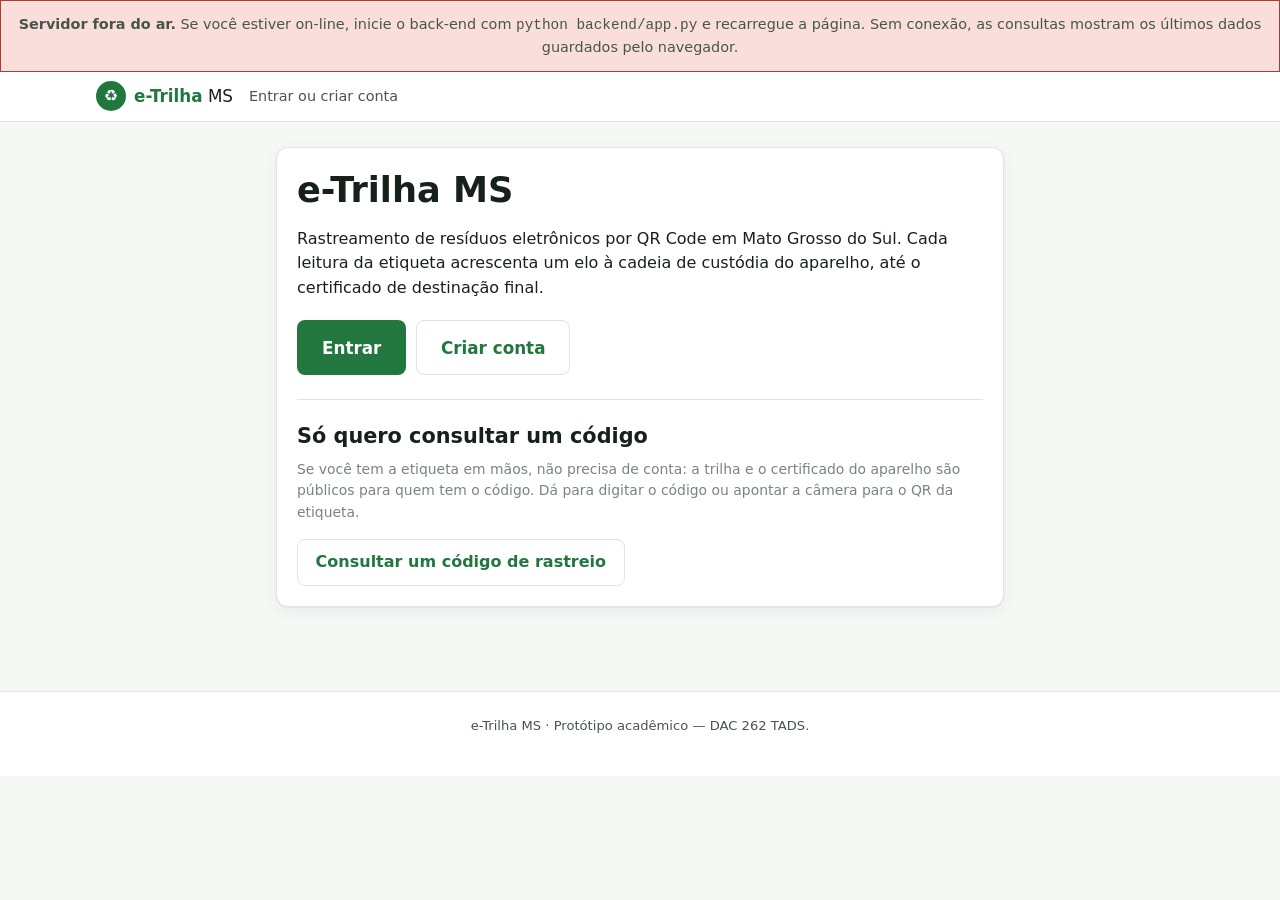
==== commit d4ee7041: "Restringe o leitor de QR, cria a conta de reserva e adiciona testes A aba "Ler QR" some do menu de q" ====
--- a/index.html
+++ b/index.html
@@ -17,14 +17,13 @@
   <div id="conteudo"></div>
 </main>
 
-<footer class="rodape">
-  e-Trilha MS · Protótipo acadêmico — DAC 262, Tecnologia em Análise e Desenvolvimento de Sistemas.
-</footer>
+<footer class="rodape" data-rodape></footer>
 
 <script type="module">
 import * as store from './js/store.js';
 import { calcularIndicadores, equivalencias } from './js/indicadores.js';
-import { iniciarPagina, aviso, escapar, formatarMassa, formatarNumero } from './js/ui.js';
+import { iniciarPagina, aviso, escapar, formatarMassa, formatarNumero,
+         ligarTrocaDeSenha } from './js/ui.js';
 import { normalizarCodigo } from './js/model.js';
 
 /* ------------------------------------------------------------------ *
@@ -77,7 +76,7 @@
     <section class="cartao">
       <h1>Onde está o seu aparelho?</h1>
       <p>Digite o código impresso na etiqueta para ver em que etapa da reciclagem
-         o dispositivo está. Vale para qualquer código, não só para os seus.</p>
+         o dispositivo está.</p>
 
       <form class="busca-codigo" id="form-busca">
         <label class="oculto" for="codigo">Código de rastreio</label>
@@ -87,7 +86,6 @@
       </form>
       <p class="sutil" style="margin-top:.6rem">
         Pode digitar com ou sem hífen, em maiúsculas ou minúsculas — o sistema corrige.
-        Sem a etiqueta em mãos? <a href="conta">Abra a sua conta</a> para ver os seus aparelhos.
       </p>
     </section>
 
@@ -156,7 +154,8 @@
            com filtro por cidade e por tipo de resíduo aceito.</p>
         <div class="botoes">
           <a class="botao" href="pontos">Ver pontos de coleta</a>
-          <a class="botao botao-secundario" href="scanner">Sou operador: ler QR</a>
+          ${store.podeOperar(usuario) ? `
+            <a class="botao botao-secundario" href="scanner">Ler QR</a>` : ''}
         </div>
       </div>
     </section>`;
@@ -317,6 +316,42 @@
     ${avisoSenha()}`;
 }
 
+function telaTrocarSenha() {
+  return `
+    <div class="faixa faixa-alerta">
+      <strong>Defina uma senha sua para continuar.</strong> A senha atual foi
+      definida por outra pessoa — a carga inicial do sistema ou um administrador
+      — e portanto não é só sua. Enquanto isso não mudar, a conta não identifica
+      quem a está usando, e o servidor recusa qualquer outra ação.
+    </div>
+
+    <section class="cartao">
+      <h1>Nova senha</h1>
+      <form id="form-senha">
+        <div class="campo">
+          <label for="s-atual">Senha atual</label>
+          <input id="s-atual" type="password" autocomplete="current-password" required>
+          <p class="dica">A mesma com que você acabou de entrar.</p>
+        </div>
+        <div class="campo">
+          <label for="s-nova">Nova senha</label>
+          <input id="s-nova" type="password" autocomplete="new-password" required minlength="6">
+          <p class="dica">Mínimo de 6 caracteres, e diferente da atual.</p>
+        </div>
+        <div class="campo">
+          <label for="s-confirma">Repita a nova senha</label>
+          <input id="s-confirma" type="password" autocomplete="new-password" required minlength="6">
+        </div>
+        <div class="botoes">
+          <button class="botao botao-grande" type="submit">Definir e continuar</button>
+          <button class="botao botao-secundario" id="btn-sair" type="button">Sair</button>
+        </div>
+      </form>
+    </section>
+
+    ${avisoSenha()}`;
+}
+
 function avisoSenha() {
   return `
     <div class="faixa faixa-info">
@@ -329,7 +364,7 @@
     </div>`;
 }
 
-const TELAS = { escolha: telaEscolha, entrar: telaEntrar, criar: telaCriar };
+const TELAS = { escolha: telaEscolha, entrar: telaEntrar, criar: telaCriar, senha: telaTrocarSenha };
 
 function mostrar(nome) {
   conteudo.innerHTML = TELAS[nome]();
@@ -352,7 +387,9 @@
         senha: document.getElementById('e-senha').value,
       });
       aviso(`Bem-vindo de volta, ${usuario.nome.split(' ')[0]}.`);
-      location.href = destino ?? '/';
+      // Conta com senha provisória só alcança a raiz; mandar para o destino
+      // pedido daria uma volta pelo redirecionamento do servidor.
+      location.href = usuario.senhaProvisoria ? '/' : (destino ?? '/');
     } catch (erro) {
       aviso(erro.message, 'erro');
     }
@@ -375,6 +412,16 @@
     }
   });
 
+  ligarTrocaDeSenha({
+    sucesso: 'Senha definida. Agora ela é só sua.',
+    depois: () => { location.href = destino ?? '/'; },
+  });
+
+  document.getElementById('btn-sair')?.addEventListener('click', async () => {
+    await store.encerrarSessao();
+    location.href = '/';
+  });
+
   // O primeiro campo da tela recebe o foco: quem chegou aqui veio para digitar.
   conteudo.querySelector('input')?.focus();
 }
@@ -389,7 +436,14 @@
  * lugar do erro, porque quem falhou foi o script que desenharia tudo.
  * ------------------------------------------------------------------ */
 
-if (await store.usuarioAtual()) {
+const usuario = await store.usuarioAtual();
+
+if (usuario?.senhaProvisoria) {
+  // A conta existe, mas a senha em vigor foi definida por outra pessoa — a
+  // carga inicial ou um admin. Até o dono escolher a dele, esta é a única tela
+  // que ele alcança, e o servidor recusa todo o resto.
+  mostrar('senha');
+} else if (usuario) {
   desenharHome();
 } else {
   mostrar(destino ? 'entrar' : 'escolha');
--- a/css/app.css
+++ b/css/app.css
@@ -24,6 +24,11 @@
   --fundo: #f6f8f6;
   --superficie: #ffffff;
   --borda: #dde5df;
+
+  /* Cor da marca d'água da conta de reserva. É um token próprio, e não o
+     `--terra-600` dos selos, porque aquele não é redefinido no tema escuro: a
+     marca precisa aparecer nos dois, e a opacidade faz parte da cor. */
+  --marca-dagua: rgba(160, 99, 29, 0.14);
 
   --raio: 12px;
   --raio-sm: 8px;
@@ -48,6 +53,7 @@
     --borda: #2a3830;
     --verde-500: #46b06b;
     --verde-600: #3a9a5b;
+    --marca-dagua: rgba(233, 178, 109, 0.13);
     --sombra: 0 1px 2px rgba(0, 0, 0, 0.4), 0 4px 16px rgba(0, 0, 0, 0.3);
   }
 }
@@ -485,13 +491,61 @@
 .faixa-info { background: var(--azul-100); border-color: var(--azul-600); }
 .faixa > :last-child { margin-bottom: 0; }
 
+/* ---------- Marca d'água da conta de reserva ----------
+
+   Fica sobre a página inteira enquanto a sessão for da conta de reserva. Não é
+   decoração: essa conta existe para o dia em que o acesso ao admin do dia a dia
+   se perder, e quem a usa por comodidade acaba com uma administração que
+   depende de uma conta que ninguém vê na tela. A marca segue a pessoa por todas
+   as telas justamente porque o aviso de uma faixa só se lê uma vez.
+
+   `z-index: -1` a põe ATRÁS do conteúdo, e é o que a torna legível sem atrapalhar
+   a leitura: cartões, cabeçalho e rodapé têm fundo opaco (`--superficie`) e a
+   cobrem, então ela aparece só pelas frestas — as laterais de `main` e os vãos
+   entre os cartões. As caixas ficam como folhas sobre uma mesa carimbada. Passar
+   por cima do texto exigia baixar tanto a opacidade que a marca sumia; por trás,
+   ela pode ser vista sem disputar com nada.
+
+   O valor negativo funciona porque `body` não pinta fundo próprio: como `html`
+   não tem nenhum, o fundo de `body` é promovido ao canvas da página, que é
+   pintado abaixo de tudo. A marca fica entre esse canvas e o conteúdo. Dar um
+   fundo a `html` ou a `main` a esconderia por completo.
+
+   `pointer-events: none` a mantém inofensiva de todo modo: todo clique
+   atravessa. `inset` negativo dá folga para a rotação não deixar canto vazio. */
+.marca-dagua {
+  position: fixed;
+  inset: -25vmax;
+  z-index: -1;
+  pointer-events: none;
+  user-select: none;
+  overflow: hidden;
+  display: flex;
+  flex-direction: column;
+  justify-content: space-evenly;
+  transform: rotate(-24deg);
+}
+.marca-dagua span {
+  white-space: nowrap;
+  text-align: center;
+  font-size: clamp(0.95rem, 2.2vw, 1.5rem);
+  font-weight: 800;
+  letter-spacing: 0.16em;
+  text-transform: uppercase;
+  color: var(--marca-dagua);
+}
+
 .oculto { display: none !important; }
 .vazio { text-align: center; color: var(--tinta-fraca); padding: 2rem 1rem; }
 
+/* Mesma superfície do cabeçalho, e pelo mesmo motivo: sobre o fundo da
+   página o rodapé desaparecia — fundo igual ao do corpo e texto na tinta mais
+   fraca das três davam pouco contraste para uma faixa que fecha a página. */
 .rodape {
+  background: var(--superficie);
   border-top: 1px solid var(--borda);
   padding: 1.5rem 1rem 2.5rem;
-  color: var(--tinta-fraca);
+  color: var(--tinta-media);
   font-size: 0.82rem;
   text-align: center;
 }
@@ -604,7 +658,9 @@
 /* ---------- Impressão ---------- */
 
 @media print {
-  .cabecalho, .rodape, .nao-imprimir, .avisos { display: none !important; }
+  /* A marca d'água some no papel: ela atravessaria a folha de etiquetas por
+     cima dos QR Codes, que é justamente o que precisa sair legível. */
+  .cabecalho, .rodape, .nao-imprimir, .avisos, .marca-dagua { display: none !important; }
   body { background: #fff; }
   main { max-width: none; padding: 0; }
   .cartao { border: none; box-shadow: none; padding: 0; margin: 0; }
